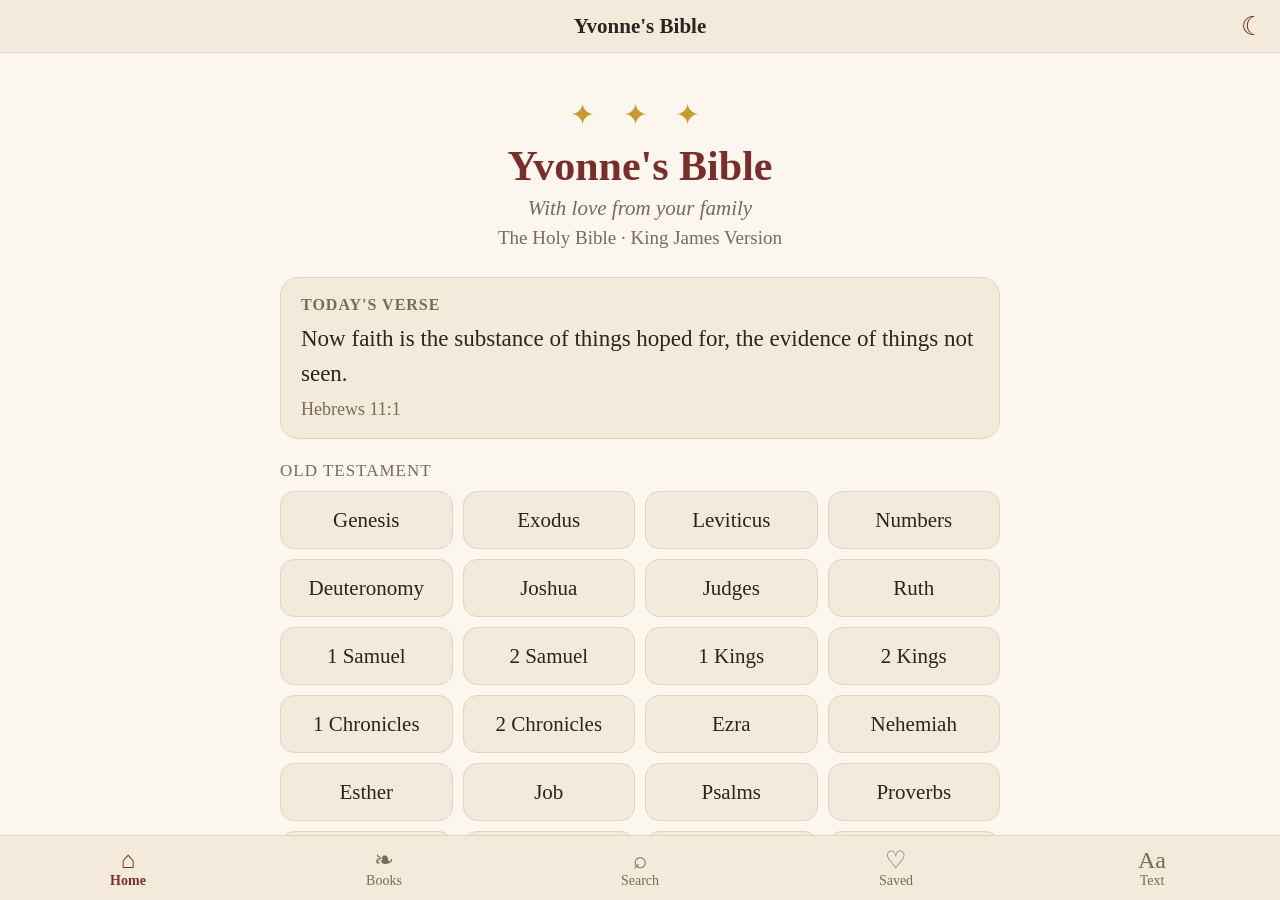
==== public/index.html @ 18214aa2 "v3.1: subtle play button, voice hint" ====
<!doctype html><html lang="en"><head><meta charset="utf-8">
<meta name="viewport" content="width=device-width,initial-scale=1,viewport-fit=cover">
<meta name="robots" content="noindex,nofollow">
<meta name="apple-mobile-web-app-capable" content="yes"><meta name="mobile-web-app-capable" content="yes">
<meta name="apple-mobile-web-app-status-bar-style" content="default">
<meta name="apple-mobile-web-app-title" content="Bible">
<meta name="theme-color" content="#fbf6ee">
<link rel="manifest" href="manifest.webmanifest"><link rel="apple-touch-icon" href="icons/icon-180.png">
<title>Yvonne's Bible</title><link rel="stylesheet" href="style.css?v=4"></head><body>
<header id="top"><button id="back" class="ib" aria-label="Back">‹</button><h1 id="title">Yvonne's Bible</h1><button id="moon" class="ib" aria-label="Night mode">☾</button></header>
<main id="view"></main>
<div id="readnav" hidden><button id="prev" aria-label="Previous chapter">‹ Prev</button><button id="chap" aria-label="Choose chapter"></button><button id="play" aria-label="Read aloud">&#9654;&#xFE0E;</button><button id="next" aria-label="Next chapter">Next ›</button></div>
<nav id="tabs"><button data-t="home"><b>⌂</b>Home</button><button data-t="books"><b>❧</b>Books</button><button data-t="search"><b>⌕</b>Search</button><button data-t="saved"><b>♡</b>Saved</button><button data-t="text"><b>Aa</b>Text</button></nav>
<div id="sheet" hidden></div><div id="toast" hidden></div>
<script src="app.js?v=4"></script></body></html>
---- public/style.css ----
:root{--bg:#fbf6ee;--bar:#f3eadb;--ink:#2b2420;--soft:#7a6a5a;--line:#e2d5c0;--red:#b3261e;--gold:#c99a2e;--acc:#7a2e2a;--hl:#fbe7a6;--fs:24px}
body.sepia{--bg:#f1e3c8;--bar:#e6d3b0;--ink:#3a2c1c;--line:#d4bf98;--hl:#f3d27a}
body.night{--bg:#0e0c0b;--bar:#171412;--ink:#cdbfae;--soft:#857868;--line:#2a2420;--red:#e0806a;--gold:#9c7c3c;--acc:#d9a07f;--hl:#3d3016}
*{box-sizing:border-box;-webkit-tap-highlight-color:transparent}
html,body{margin:0;height:100%;background:var(--bg);color:var(--ink);font-family:Georgia,"Iowan Old Style","Times New Roman",serif}
body{display:flex;flex-direction:column;overflow:hidden}
button{font:inherit;color:inherit;background:none;border:0;cursor:pointer;min-height:48px;min-width:48px}
header#top{flex:none;background:var(--bar);border-bottom:1px solid var(--line);padding-top:env(safe-area-inset-top);display:flex;align-items:center;z-index:5}
header h1{flex:1;text-align:center;font-size:21px;margin:0;font-weight:600;white-space:nowrap;overflow:hidden;text-overflow:ellipsis}
.ib{width:56px;height:52px;font-size:34px;display:flex;align-items:center;justify-content:center;color:var(--acc)}
#moon{font-size:26px}
#back[hidden]{display:flex;visibility:hidden}
main{flex:1;overflow-y:auto;-webkit-overflow-scrolling:touch;padding:18px 20px 30px}
#readnav{flex:none;display:flex;background:var(--bar);border-top:1px solid var(--line)}
#readnav[hidden]{display:none}
#readnav button{flex:1;height:58px;font-size:20px;color:var(--acc);font-weight:600}
#readnav #chap{color:var(--ink);font-weight:400}
#tabs{flex:none;display:flex;background:var(--bar);border-top:1px solid var(--line);padding-bottom:env(safe-area-inset-bottom)}
#tabs button{flex:1;height:64px;display:flex;flex-direction:column;align-items:center;justify-content:center;font-size:14px;color:var(--soft)}
#tabs button b{font-size:24px;font-weight:400;line-height:1.1}
#tabs button.on{color:var(--acc);font-weight:600}
.wrap{max-width:720px;margin:0 auto}
.cover{text-align:center;padding:26px 6px 10px}
.cover .orn{color:var(--gold);font-size:30px;letter-spacing:10px}
.cover h2{font-size:42px;margin:10px 0 6px;color:var(--acc);font-weight:600}
.cover .ded{font-style:italic;color:var(--soft);font-size:21px;margin:0 0 6px}
.card{background:var(--bar);border:1px solid var(--line);border-radius:18px;padding:18px 20px;margin:18px 0}
.card h3{margin:0 0 8px;font-size:16px;letter-spacing:1px;text-transform:uppercase;color:var(--soft);font-weight:600}
.card p{margin:0;font-size:23px;line-height:1.5}.card .ref{font-size:18px;color:var(--soft);margin-top:8px}
.big{display:block;width:100%;background:var(--acc);color:#fff8ef;border-radius:16px;font-size:22px;padding:16px;margin:12px 0;font-weight:600}
body.night .big{color:#1c1917}
.big.alt{background:transparent;color:var(--acc);border:2px solid var(--acc)}
.sect{font-size:17px;letter-spacing:1px;text-transform:uppercase;color:var(--soft);margin:22px 0 10px}
.grid{display:grid;grid-template-columns:repeat(auto-fill,minmax(150px,1fr));gap:10px}
.grid button{background:var(--bar);border:1px solid var(--line);border-radius:14px;min-height:60px;font-size:20px;padding:8px}
.grid.nums{grid-template-columns:repeat(auto-fill,minmax(64px,1fr))}
.grid.nums button{font-size:22px;min-height:64px}
.chtitle{text-align:center;font-size:30px;color:var(--acc);margin:4px 0 16px;font-weight:600}
.text{font-size:var(--fs);line-height:1.65}
.v{padding:2px 0;border-radius:6px}
.v sup{font-size:.55em;color:var(--soft);font-family:-apple-system,sans-serif;margin-right:3px;vertical-align:.5em}
.v r{color:var(--red)}.v s{text-decoration:none;font-size:.82em;letter-spacing:.04em}.v i{font-style:italic;opacity:.85}
.v h{display:block;font-style:italic;color:var(--soft);font-size:.8em;margin:8px 0 4px}
.v.hl{background:var(--hl)}.v.sel{outline:2px dashed var(--gold);outline-offset:2px}
.v.flash{animation:fl 2s}@keyframes fl{0%{background:var(--hl)}100%{background:transparent}}
.egg{display:inline-flex;align-items:center;justify-content:center;min-width:44px;min-height:44px;margin:-12px -6px -12px -4px;vertical-align:middle;color:var(--gold);font-size:.8em}
.pageturn{animation:pt .28s ease-out}.pageturn.b{animation:ptb .28s ease-out}
@keyframes pt{from{opacity:.2;transform:translateX(40px)}to{opacity:1;transform:none}}
@keyframes ptb{from{opacity:.2;transform:translateX(-40px)}to{opacity:1;transform:none}}
#sheet{position:fixed;inset:0;background:rgba(30,20,10,.45);z-index:20;display:flex;align-items:flex-end;justify-content:center}
#sheet[hidden]{display:none}
.panel{background:var(--bg);width:100%;max-width:620px;border-radius:22px 22px 0 0;padding:20px 20px calc(20px + env(safe-area-inset-bottom));max-height:88vh;overflow:auto;animation:up .25s}
@keyframes up{from{transform:translateY(40px);opacity:0}}
.panel h3{margin:4px 0 12px;font-size:24px;color:var(--acc);text-align:center}
.panel img{width:100%;border-radius:14px;display:block;margin:6px 0 14px}
.panel .msg{font-size:22px;line-height:1.5;text-align:center;font-style:italic}
.panel .vref{font-size:18px;color:var(--soft);text-align:center;margin-bottom:6px}
.row{display:flex;gap:10px}.row button{flex:1;border:2px solid var(--line);border-radius:14px;font-size:20px;min-height:56px}
.row button.on{border-color:var(--acc);color:var(--acc);font-weight:600}
input[type=search]{width:100%;font:inherit;font-size:22px;padding:14px 16px;border-radius:14px;border:2px solid var(--line);background:var(--bar);color:var(--ink)}
.res{display:block;width:100%;text-align:left;padding:14px 4px;border-bottom:1px solid var(--line);font-size:20px;line-height:1.45}
.res b{color:var(--acc);display:block;font-size:17px}
mark{background:var(--hl);color:inherit}
#toast{position:fixed;left:50%;transform:translateX(-50%);bottom:calc(150px + env(safe-area-inset-bottom));background:var(--ink);color:var(--bg);padding:12px 20px;border-radius:30px;font-size:18px;z-index:30;font-family:-apple-system,sans-serif}
#toast[hidden]{display:none}
.muted{color:var(--soft);font-size:19px;text-align:center}
.cont{display:block;width:100%;text-align:center;font-size:19px;color:var(--acc);min-height:48px;margin:2px 0 -6px}
.grid.bk button{font-size:21px;min-height:58px}
body.night .panel img{filter:brightness(.8)}
#readnav{align-items:center}
#readnav #play{flex:none;width:52px;height:52px;border-radius:50%;background:transparent;color:var(--acc);font-size:20px;margin:0 4px;border:1.5px solid var(--line);transition:background .2s,border-color .2s}
#readnav #play.on{background:color-mix(in srgb,var(--acc) 12%,transparent);border-color:color-mix(in srgb,var(--acc) 45%,transparent);font-size:17px;letter-spacing:-2px}
.hint{background:color-mix(in srgb,var(--gold) 12%,transparent);border:1px solid color-mix(in srgb,var(--gold) 35%,transparent);border-radius:12px;padding:10px 12px;margin-top:10px;font-size:16px;color:var(--soft);line-height:1.4}
.hint button{min-height:44px;color:var(--acc);font-size:16px;text-decoration:underline;padding:0 4px}
.v.speaking{background:var(--hl);box-shadow:0 0 0 3px var(--hl)}
select{width:100%;font:inherit;font-size:19px;padding:12px;border-radius:14px;border:2px solid var(--line);background:var(--bar);color:var(--ink);min-height:52px}
.help{font-size:16px;color:var(--soft);line-height:1.4;margin:8px 2px 0}
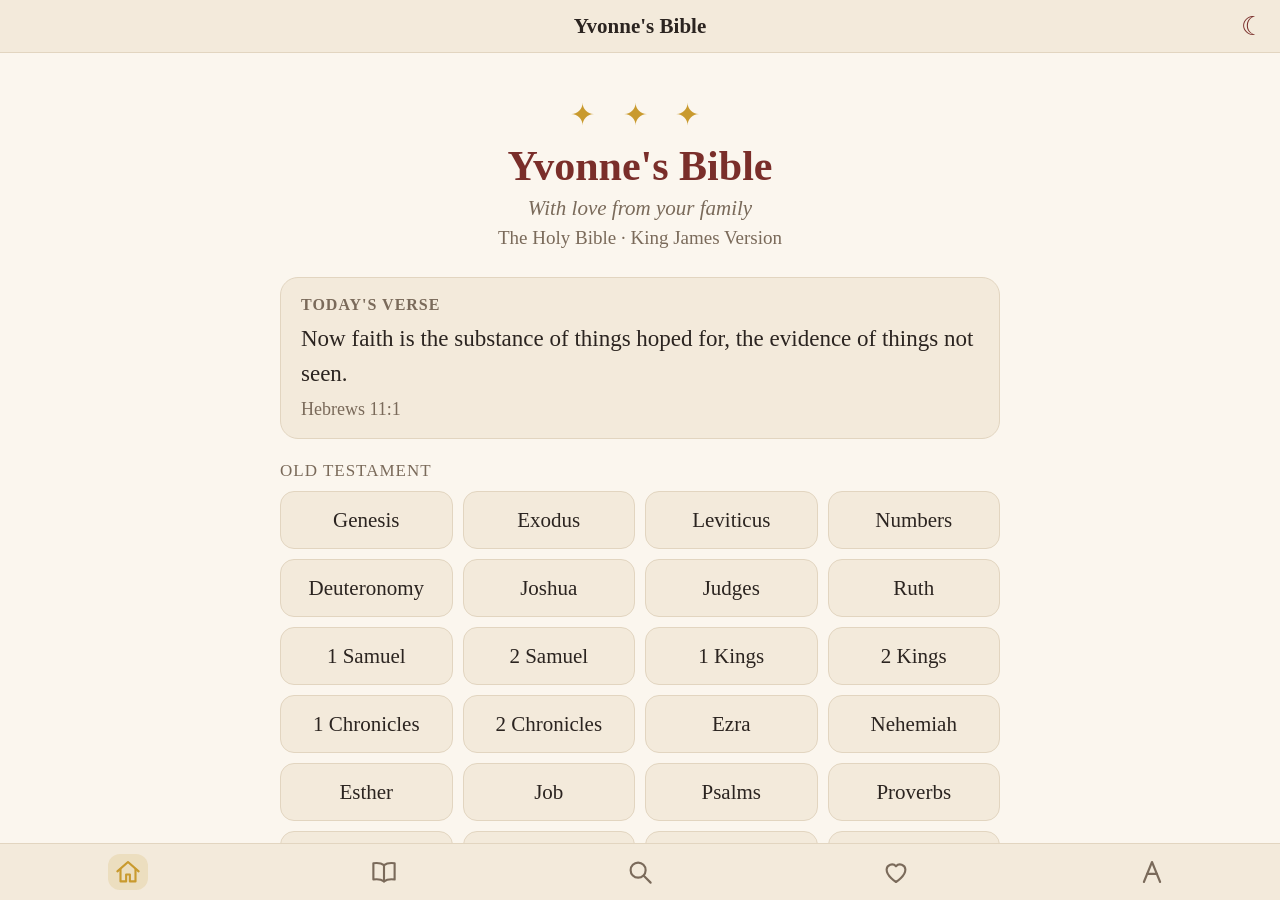
==== commit 5683d554: "v3.3: icon tab bar" ====
--- a/public/index.html
+++ b/public/index.html
@@ -6,10 +6,10 @@
 <meta name="apple-mobile-web-app-title" content="Bible">
 <meta name="theme-color" content="#fbf6ee">
 <link rel="manifest" href="manifest.webmanifest"><link rel="apple-touch-icon" href="icons/icon-180.png">
-<title>Yvonne's Bible</title><link rel="stylesheet" href="style.css?v=4"></head><body>
+<title>Yvonne's Bible</title><link rel="stylesheet" href="style.css?v=6"></head><body>
 <header id="top"><button id="back" class="ib" aria-label="Back">‹</button><h1 id="title">Yvonne's Bible</h1><button id="moon" class="ib" aria-label="Night mode">☾</button></header>
 <main id="view"></main>
 <div id="readnav" hidden><button id="prev" aria-label="Previous chapter">‹ Prev</button><button id="chap" aria-label="Choose chapter"></button><button id="play" aria-label="Read aloud">&#9654;&#xFE0E;</button><button id="next" aria-label="Next chapter">Next ›</button></div>
-<nav id="tabs"><button data-t="home"><b>⌂</b>Home</button><button data-t="books"><b>❧</b>Books</button><button data-t="search"><b>⌕</b>Search</button><button data-t="saved"><b>♡</b>Saved</button><button data-t="text"><b>Aa</b>Text</button></nav>
+<nav id="tabs"><button data-t="home" aria-label="Home"><svg viewBox="0 0 24 24" width="30" height="30" fill="none" stroke="currentColor" stroke-width="1.7" stroke-linecap="round" stroke-linejoin="round" aria-hidden="true"><path d="M3.5 11.5 12 4l8.5 7.5"/><path d="M6 10v9.5h4.5V14h3v5.5H18V10"/></svg></button><button data-t="books" aria-label="Books"><svg viewBox="0 0 24 24" width="30" height="30" fill="none" stroke="currentColor" stroke-width="1.7" stroke-linecap="round" stroke-linejoin="round" aria-hidden="true"><path d="M12 6.5C10 5 7 4.5 3.5 5v13c3.5-.5 6.5 0 8.5 1.5 2-1.5 5-2 8.5-1.5V5C17 4.5 14 5 12 6.5z"/><path d="M12 6.5v13"/></svg></button><button data-t="search" aria-label="Search"><svg viewBox="0 0 24 24" width="30" height="30" fill="none" stroke="currentColor" stroke-width="1.7" stroke-linecap="round" stroke-linejoin="round" aria-hidden="true"><circle cx="10.5" cy="10.5" r="6"/><path d="m15 15 5.5 5.5"/></svg></button><button data-t="saved" aria-label="Saved"><svg viewBox="0 0 24 24" width="30" height="30" fill="none" stroke="currentColor" stroke-width="1.7" stroke-linecap="round" stroke-linejoin="round" aria-hidden="true"><path d="M12 20s-7.5-4.6-7.5-10A4.3 4.3 0 0 1 12 7.4 4.3 4.3 0 0 1 19.5 10c0 5.4-7.5 10-7.5 10z"/></svg></button><button data-t="text" aria-label="Text size and display"><svg viewBox="0 0 24 24" width="30" height="30" fill="none" stroke="currentColor" stroke-width="1.7" stroke-linecap="round" stroke-linejoin="round" aria-hidden="true"><path d="M5.5 20 12 4l6.5 16"/><path d="M8.2 13.5h7.6"/></svg></button></nav>
 <div id="sheet" hidden></div><div id="toast" hidden></div>
-<script src="app.js?v=4"></script></body></html>
+<script src="app.js?v=6"></script></body></html>
--- a/public/style.css
+++ b/public/style.css
@@ -16,7 +16,7 @@
 #readnav button{flex:1;height:58px;font-size:20px;color:var(--acc);font-weight:600}
 #readnav #chap{color:var(--ink);font-weight:400}
 #tabs{flex:none;display:flex;background:var(--bar);border-top:1px solid var(--line);padding-bottom:env(safe-area-inset-bottom)}
-#tabs button{flex:1;height:64px;display:flex;flex-direction:column;align-items:center;justify-content:center;font-size:14px;color:var(--soft)}
+#tabs button{flex:1;height:56px;display:flex;flex-direction:column;align-items:center;justify-content:center;font-size:14px;color:var(--soft)}
 #tabs button b{font-size:24px;font-weight:400;line-height:1.1}
 #tabs button.on{color:var(--acc);font-weight:600}
 .wrap{max-width:720px;margin:0 auto}
@@ -68,10 +68,15 @@
 .grid.bk button{font-size:21px;min-height:58px}
 body.night .panel img{filter:brightness(.8)}
 #readnav{align-items:center}
-#readnav #play{flex:none;width:52px;height:52px;border-radius:50%;background:transparent;color:var(--acc);font-size:20px;margin:0 4px;border:1.5px solid var(--line);transition:background .2s,border-color .2s}
-#readnav #play.on{background:color-mix(in srgb,var(--acc) 12%,transparent);border-color:color-mix(in srgb,var(--acc) 45%,transparent);font-size:17px;letter-spacing:-2px}
+#readnav #play{flex:none;width:56px;height:56px;background:none;border:0;color:var(--acc);font-size:22px;margin:0 2px}
+#readnav #play.on{color:var(--red);font-size:19px;letter-spacing:-2px}
 .hint{background:color-mix(in srgb,var(--gold) 12%,transparent);border:1px solid color-mix(in srgb,var(--gold) 35%,transparent);border-radius:12px;padding:10px 12px;margin-top:10px;font-size:16px;color:var(--soft);line-height:1.4}
 .hint button{min-height:44px;color:var(--acc);font-size:16px;text-decoration:underline;padding:0 4px}
 .v.speaking{background:var(--hl);box-shadow:0 0 0 3px var(--hl)}
 select{width:100%;font:inherit;font-size:19px;padding:12px;border-radius:14px;border:2px solid var(--line);background:var(--bar);color:var(--ink);min-height:52px}
 .help{font-size:16px;color:var(--soft);line-height:1.4;margin:8px 2px 0}
+#tabs button.on{color:var(--gold)}
+#tabs button.on::after{content:"";position:absolute}
+#tabs button{position:relative;border-radius:14px}
+#tabs button.on svg{background:color-mix(in srgb,var(--gold) 16%,transparent);border-radius:12px;padding:3px;width:40px;height:36px}
+#tabs svg{width:40px;height:36px;padding:3px}
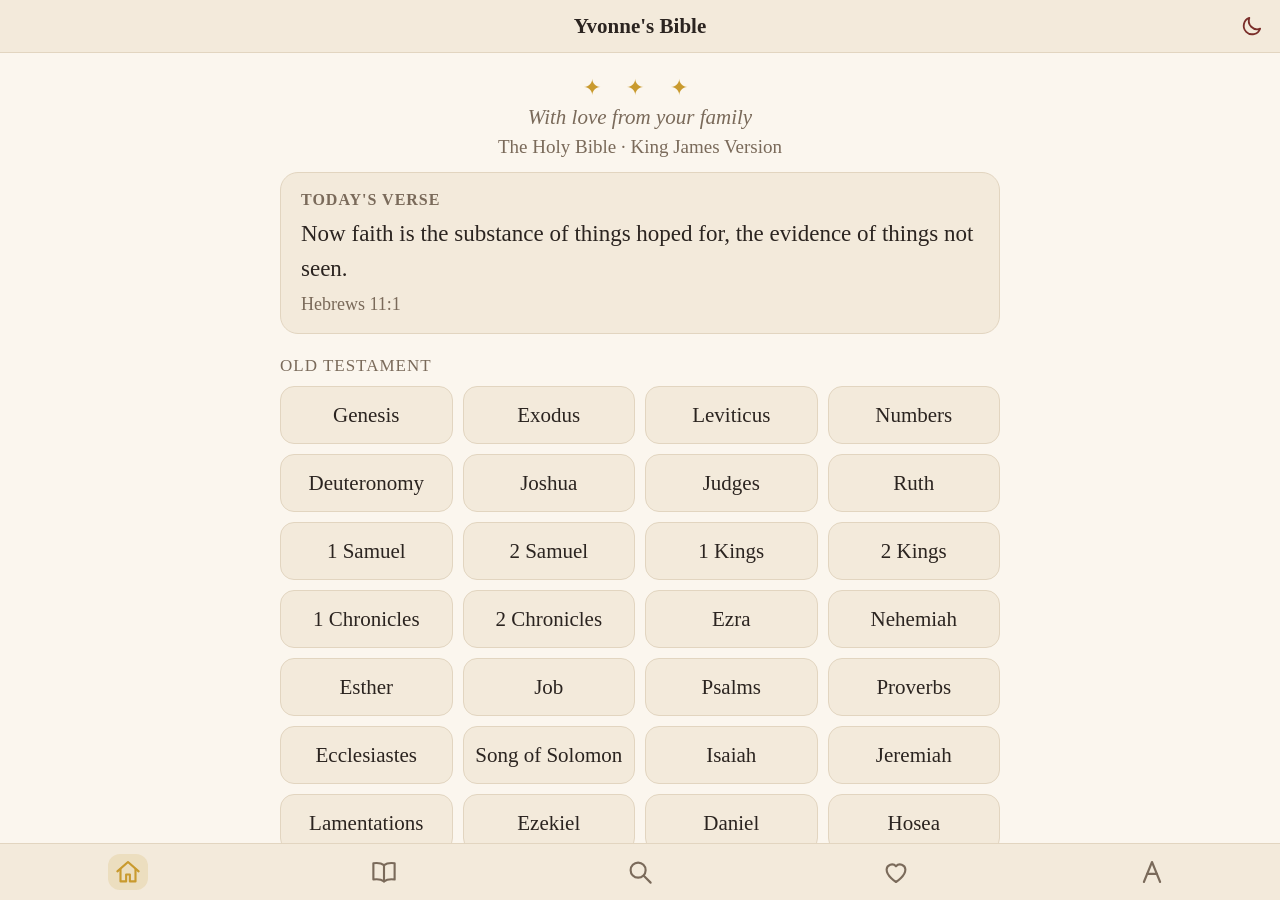
==== commit b72b6767: "v3.5: solid top, compact cover, svg sun/moon" ====
--- a/public/index.html
+++ b/public/index.html
@@ -6,10 +6,10 @@
 <meta name="apple-mobile-web-app-title" content="Bible">
 <meta name="theme-color" content="#fbf6ee">
 <link rel="manifest" href="manifest.webmanifest"><link rel="apple-touch-icon" href="icons/icon-180.png">
-<title>Yvonne's Bible</title><link rel="stylesheet" href="style.css?v=6"></head><body>
-<header id="top"><button id="back" class="ib" aria-label="Back">‹</button><h1 id="title">Yvonne's Bible</h1><button id="moon" class="ib" aria-label="Night mode">☾</button></header>
+<title>Yvonne's Bible</title><link rel="stylesheet" href="style.css?v=8"></head><body>
+<header id="top"><button id="back" class="ib" aria-label="Back">‹</button><h1 id="title">Yvonne's Bible</h1><button id="moon" class="ib" aria-label="Night mode"></button></header>
 <main id="view"></main>
 <div id="readnav" hidden><button id="prev" aria-label="Previous chapter">‹ Prev</button><button id="chap" aria-label="Choose chapter"></button><button id="play" aria-label="Read aloud">&#9654;&#xFE0E;</button><button id="next" aria-label="Next chapter">Next ›</button></div>
 <nav id="tabs"><button data-t="home" aria-label="Home"><svg viewBox="0 0 24 24" width="30" height="30" fill="none" stroke="currentColor" stroke-width="1.7" stroke-linecap="round" stroke-linejoin="round" aria-hidden="true"><path d="M3.5 11.5 12 4l8.5 7.5"/><path d="M6 10v9.5h4.5V14h3v5.5H18V10"/></svg></button><button data-t="books" aria-label="Books"><svg viewBox="0 0 24 24" width="30" height="30" fill="none" stroke="currentColor" stroke-width="1.7" stroke-linecap="round" stroke-linejoin="round" aria-hidden="true"><path d="M12 6.5C10 5 7 4.5 3.5 5v13c3.5-.5 6.5 0 8.5 1.5 2-1.5 5-2 8.5-1.5V5C17 4.5 14 5 12 6.5z"/><path d="M12 6.5v13"/></svg></button><button data-t="search" aria-label="Search"><svg viewBox="0 0 24 24" width="30" height="30" fill="none" stroke="currentColor" stroke-width="1.7" stroke-linecap="round" stroke-linejoin="round" aria-hidden="true"><circle cx="10.5" cy="10.5" r="6"/><path d="m15 15 5.5 5.5"/></svg></button><button data-t="saved" aria-label="Saved"><svg viewBox="0 0 24 24" width="30" height="30" fill="none" stroke="currentColor" stroke-width="1.7" stroke-linecap="round" stroke-linejoin="round" aria-hidden="true"><path d="M12 20s-7.5-4.6-7.5-10A4.3 4.3 0 0 1 12 7.4 4.3 4.3 0 0 1 19.5 10c0 5.4-7.5 10-7.5 10z"/></svg></button><button data-t="text" aria-label="Text size and display"><svg viewBox="0 0 24 24" width="30" height="30" fill="none" stroke="currentColor" stroke-width="1.7" stroke-linecap="round" stroke-linejoin="round" aria-hidden="true"><path d="M5.5 20 12 4l6.5 16"/><path d="M8.2 13.5h7.6"/></svg></button></nav>
 <div id="sheet" hidden></div><div id="toast" hidden></div>
-<script src="app.js?v=6"></script></body></html>
+<script src="app.js?v=8"></script></body></html>
--- a/public/style.css
+++ b/public/style.css
@@ -1,14 +1,15 @@
 :root{--bg:#fbf6ee;--bar:#f3eadb;--ink:#2b2420;--soft:#7a6a5a;--line:#e2d5c0;--red:#b3261e;--gold:#c99a2e;--acc:#7a2e2a;--hl:#fbe7a6;--fs:24px}
-body.sepia{--bg:#f1e3c8;--bar:#e6d3b0;--ink:#3a2c1c;--line:#d4bf98;--hl:#f3d27a}
-body.night{--bg:#0e0c0b;--bar:#171412;--ink:#cdbfae;--soft:#857868;--line:#2a2420;--red:#e0806a;--gold:#9c7c3c;--acc:#d9a07f;--hl:#3d3016}
+.sepia{--bg:#f1e3c8;--bar:#e6d3b0;--ink:#3a2c1c;--line:#d4bf98;--hl:#f3d27a}
+.night{--bg:#0e0c0b;--bar:#171412;--ink:#cdbfae;--soft:#857868;--line:#2a2420;--red:#e0806a;--gold:#9c7c3c;--acc:#d9a07f;--hl:#3d3016}
 *{box-sizing:border-box;-webkit-tap-highlight-color:transparent}
-html,body{margin:0;height:100%;background:var(--bg);color:var(--ink);font-family:Georgia,"Iowan Old Style","Times New Roman",serif}
-body{display:flex;flex-direction:column;overflow:hidden}
+html{background:var(--bar)}
+html,body{margin:0;height:100%;color:var(--ink);font-family:Georgia,"Iowan Old Style","Times New Roman",serif}
+body{background:var(--bg);display:flex;flex-direction:column;overflow:hidden}
 button{font:inherit;color:inherit;background:none;border:0;cursor:pointer;min-height:48px;min-width:48px}
-header#top{flex:none;background:var(--bar);border-bottom:1px solid var(--line);padding-top:env(safe-area-inset-top);display:flex;align-items:center;z-index:5}
-header h1{flex:1;text-align:center;font-size:21px;margin:0;font-weight:600;white-space:nowrap;overflow:hidden;text-overflow:ellipsis}
+header#top{flex:none;background:var(--bar);opacity:1;-webkit-backdrop-filter:none;backdrop-filter:none;border-bottom:1px solid var(--line);padding-top:env(safe-area-inset-top);display:flex;align-items:center;z-index:5}
+header h1{flex:1;color:var(--ink);-webkit-font-smoothing:antialiased;text-shadow:none;text-align:center;font-size:21px;margin:0;font-weight:600;white-space:nowrap;overflow:hidden;text-overflow:ellipsis}
 .ib{width:56px;height:52px;font-size:34px;display:flex;align-items:center;justify-content:center;color:var(--acc)}
-#moon{font-size:26px}
+#moon svg{width:26px;height:26px}
 #back[hidden]{display:flex;visibility:hidden}
 main{flex:1;overflow-y:auto;-webkit-overflow-scrolling:touch;padding:18px 20px 30px}
 #readnav{flex:none;display:flex;background:var(--bar);border-top:1px solid var(--line)}
@@ -20,11 +21,11 @@
 #tabs button b{font-size:24px;font-weight:400;line-height:1.1}
 #tabs button.on{color:var(--acc);font-weight:600}
 .wrap{max-width:720px;margin:0 auto}
-.cover{text-align:center;padding:26px 6px 10px}
-.cover .orn{color:var(--gold);font-size:30px;letter-spacing:10px}
+.cover{text-align:center;padding:4px 6px 0}
+.cover .orn{color:var(--gold);font-size:22px;letter-spacing:10px;margin-bottom:4px}
 .cover h2{font-size:42px;margin:10px 0 6px;color:var(--acc);font-weight:600}
 .cover .ded{font-style:italic;color:var(--soft);font-size:21px;margin:0 0 6px}
-.card{background:var(--bar);border:1px solid var(--line);border-radius:18px;padding:18px 20px;margin:18px 0}
+.card{background:var(--bar);border:1px solid var(--line);border-radius:18px;padding:18px 20px;margin:14px 0 18px}
 .card h3{margin:0 0 8px;font-size:16px;letter-spacing:1px;text-transform:uppercase;color:var(--soft);font-weight:600}
 .card p{margin:0;font-size:23px;line-height:1.5}.card .ref{font-size:18px;color:var(--soft);margin-top:8px}
 .big{display:block;width:100%;background:var(--acc);color:#fff8ef;border-radius:16px;font-size:22px;padding:16px;margin:12px 0;font-weight:600}
@@ -47,9 +48,9 @@
 .pageturn{animation:pt .28s ease-out}.pageturn.b{animation:ptb .28s ease-out}
 @keyframes pt{from{opacity:.2;transform:translateX(40px)}to{opacity:1;transform:none}}
 @keyframes ptb{from{opacity:.2;transform:translateX(-40px)}to{opacity:1;transform:none}}
-#sheet{position:fixed;inset:0;background:rgba(30,20,10,.45);z-index:20;display:flex;align-items:flex-end;justify-content:center}
+#sheet{position:fixed;top:0;left:0;right:0;bottom:var(--tabh,64px);background:rgba(30,20,10,.45);z-index:20;display:flex;align-items:flex-end;justify-content:center}
 #sheet[hidden]{display:none}
-.panel{background:var(--bg);width:100%;max-width:620px;border-radius:22px 22px 0 0;padding:20px 20px calc(20px + env(safe-area-inset-bottom));max-height:88vh;overflow:auto;animation:up .25s}
+.panel{background:var(--bg);width:100%;max-width:620px;border-radius:22px 22px 0 0;padding:20px;max-height:calc(100% - env(safe-area-inset-top) - 12px);overflow:auto;animation:up .25s}
 @keyframes up{from{transform:translateY(40px);opacity:0}}
 .panel h3{margin:4px 0 12px;font-size:24px;color:var(--acc);text-align:center}
 .panel img{width:100%;border-radius:14px;display:block;margin:6px 0 14px}
@@ -80,3 +81,5 @@
 #tabs button{position:relative;border-radius:14px}
 #tabs button.on svg{background:color-mix(in srgb,var(--gold) 16%,transparent);border-radius:12px;padding:3px;width:40px;height:36px}
 #tabs svg{width:40px;height:36px;padding:3px}
+body.typing #tabs{display:none}
+#tabs{position:relative;z-index:25}
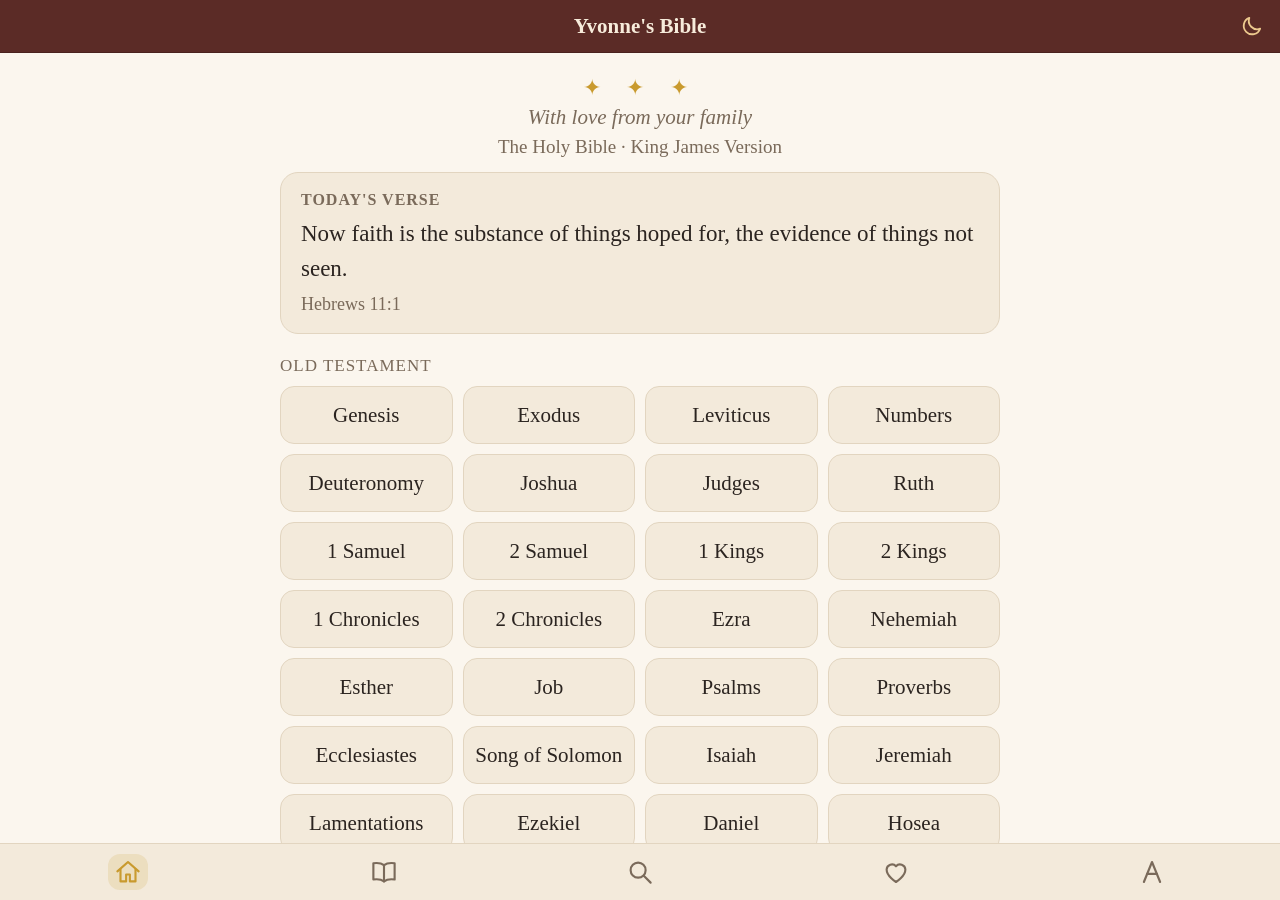
==== commit 7a36235e: "v3.6: black-translucent status bar with solid header band" ====
--- a/public/index.html
+++ b/public/index.html
@@ -2,14 +2,14 @@
 <meta name="viewport" content="width=device-width,initial-scale=1,viewport-fit=cover">
 <meta name="robots" content="noindex,nofollow">
 <meta name="apple-mobile-web-app-capable" content="yes"><meta name="mobile-web-app-capable" content="yes">
-<meta name="apple-mobile-web-app-status-bar-style" content="default">
+<meta name="apple-mobile-web-app-status-bar-style" content="black-translucent">
 <meta name="apple-mobile-web-app-title" content="Bible">
-<meta name="theme-color" content="#fbf6ee">
+<meta name="theme-color" content="#5b2b26">
 <link rel="manifest" href="manifest.webmanifest"><link rel="apple-touch-icon" href="icons/icon-180.png">
-<title>Yvonne's Bible</title><link rel="stylesheet" href="style.css?v=8"></head><body>
+<title>Yvonne's Bible</title><link rel="stylesheet" href="style.css?v=9"></head><body>
 <header id="top"><button id="back" class="ib" aria-label="Back">‹</button><h1 id="title">Yvonne's Bible</h1><button id="moon" class="ib" aria-label="Night mode"></button></header>
 <main id="view"></main>
 <div id="readnav" hidden><button id="prev" aria-label="Previous chapter">‹ Prev</button><button id="chap" aria-label="Choose chapter"></button><button id="play" aria-label="Read aloud">&#9654;&#xFE0E;</button><button id="next" aria-label="Next chapter">Next ›</button></div>
 <nav id="tabs"><button data-t="home" aria-label="Home"><svg viewBox="0 0 24 24" width="30" height="30" fill="none" stroke="currentColor" stroke-width="1.7" stroke-linecap="round" stroke-linejoin="round" aria-hidden="true"><path d="M3.5 11.5 12 4l8.5 7.5"/><path d="M6 10v9.5h4.5V14h3v5.5H18V10"/></svg></button><button data-t="books" aria-label="Books"><svg viewBox="0 0 24 24" width="30" height="30" fill="none" stroke="currentColor" stroke-width="1.7" stroke-linecap="round" stroke-linejoin="round" aria-hidden="true"><path d="M12 6.5C10 5 7 4.5 3.5 5v13c3.5-.5 6.5 0 8.5 1.5 2-1.5 5-2 8.5-1.5V5C17 4.5 14 5 12 6.5z"/><path d="M12 6.5v13"/></svg></button><button data-t="search" aria-label="Search"><svg viewBox="0 0 24 24" width="30" height="30" fill="none" stroke="currentColor" stroke-width="1.7" stroke-linecap="round" stroke-linejoin="round" aria-hidden="true"><circle cx="10.5" cy="10.5" r="6"/><path d="m15 15 5.5 5.5"/></svg></button><button data-t="saved" aria-label="Saved"><svg viewBox="0 0 24 24" width="30" height="30" fill="none" stroke="currentColor" stroke-width="1.7" stroke-linecap="round" stroke-linejoin="round" aria-hidden="true"><path d="M12 20s-7.5-4.6-7.5-10A4.3 4.3 0 0 1 12 7.4 4.3 4.3 0 0 1 19.5 10c0 5.4-7.5 10-7.5 10z"/></svg></button><button data-t="text" aria-label="Text size and display"><svg viewBox="0 0 24 24" width="30" height="30" fill="none" stroke="currentColor" stroke-width="1.7" stroke-linecap="round" stroke-linejoin="round" aria-hidden="true"><path d="M5.5 20 12 4l6.5 16"/><path d="M8.2 13.5h7.6"/></svg></button></nav>
 <div id="sheet" hidden></div><div id="toast" hidden></div>
-<script src="app.js?v=8"></script></body></html>
+<script src="app.js?v=9"></script></body></html>
--- a/public/style.css
+++ b/public/style.css
@@ -1,14 +1,14 @@
-:root{--bg:#fbf6ee;--bar:#f3eadb;--ink:#2b2420;--soft:#7a6a5a;--line:#e2d5c0;--red:#b3261e;--gold:#c99a2e;--acc:#7a2e2a;--hl:#fbe7a6;--fs:24px}
-.sepia{--bg:#f1e3c8;--bar:#e6d3b0;--ink:#3a2c1c;--line:#d4bf98;--hl:#f3d27a}
-.night{--bg:#0e0c0b;--bar:#171412;--ink:#cdbfae;--soft:#857868;--line:#2a2420;--red:#e0806a;--gold:#9c7c3c;--acc:#d9a07f;--hl:#3d3016}
+:root{--hbar:#5b2b26;--hink:#f7ecdb;--hacc:#ecc98e;--hline:#4a221e;--bg:#fbf6ee;--bar:#f3eadb;--ink:#2b2420;--soft:#7a6a5a;--line:#e2d5c0;--red:#b3261e;--gold:#c99a2e;--acc:#7a2e2a;--hl:#fbe7a6;--fs:24px}
+.sepia{--hbar:#4d3926;--hink:#f3e6cc;--hacc:#e6c582;--hline:#3e2d1e;--bg:#f1e3c8;--bar:#e6d3b0;--ink:#3a2c1c;--line:#d4bf98;--hl:#f3d27a}
+.night{--hbar:#171412;--hink:#cdbfae;--hacc:#d9a07f;--hline:#2a2420;--bg:#0e0c0b;--bar:#171412;--ink:#cdbfae;--soft:#857868;--line:#2a2420;--red:#e0806a;--gold:#9c7c3c;--acc:#d9a07f;--hl:#3d3016}
 *{box-sizing:border-box;-webkit-tap-highlight-color:transparent}
-html{background:var(--bar)}
+html{background:var(--hbar)}
 html,body{margin:0;height:100%;color:var(--ink);font-family:Georgia,"Iowan Old Style","Times New Roman",serif}
 body{background:var(--bg);display:flex;flex-direction:column;overflow:hidden}
 button{font:inherit;color:inherit;background:none;border:0;cursor:pointer;min-height:48px;min-width:48px}
-header#top{flex:none;background:var(--bar);opacity:1;-webkit-backdrop-filter:none;backdrop-filter:none;border-bottom:1px solid var(--line);padding-top:env(safe-area-inset-top);display:flex;align-items:center;z-index:5}
-header h1{flex:1;color:var(--ink);-webkit-font-smoothing:antialiased;text-shadow:none;text-align:center;font-size:21px;margin:0;font-weight:600;white-space:nowrap;overflow:hidden;text-overflow:ellipsis}
-.ib{width:56px;height:52px;font-size:34px;display:flex;align-items:center;justify-content:center;color:var(--acc)}
+header#top{flex:none;background:var(--hbar);border-bottom:1px solid var(--hline);padding-top:env(safe-area-inset-top);display:flex;align-items:center;z-index:5}
+header h1{flex:1;color:var(--hink);text-align:center;font-size:21px;margin:0;font-weight:600;white-space:nowrap;overflow:hidden;text-overflow:ellipsis}
+.ib{width:56px;height:52px;font-size:34px;display:flex;align-items:center;justify-content:center;color:var(--hacc)}
 #moon svg{width:26px;height:26px}
 #back[hidden]{display:flex;visibility:hidden}
 main{flex:1;overflow-y:auto;-webkit-overflow-scrolling:touch;padding:18px 20px 30px}
@@ -77,7 +77,6 @@
 select{width:100%;font:inherit;font-size:19px;padding:12px;border-radius:14px;border:2px solid var(--line);background:var(--bar);color:var(--ink);min-height:52px}
 .help{font-size:16px;color:var(--soft);line-height:1.4;margin:8px 2px 0}
 #tabs button.on{color:var(--gold)}
-#tabs button.on::after{content:"";position:absolute}
 #tabs button{position:relative;border-radius:14px}
 #tabs button.on svg{background:color-mix(in srgb,var(--gold) 16%,transparent);border-radius:12px;padding:3px;width:40px;height:36px}
 #tabs svg{width:40px;height:36px;padding:3px}
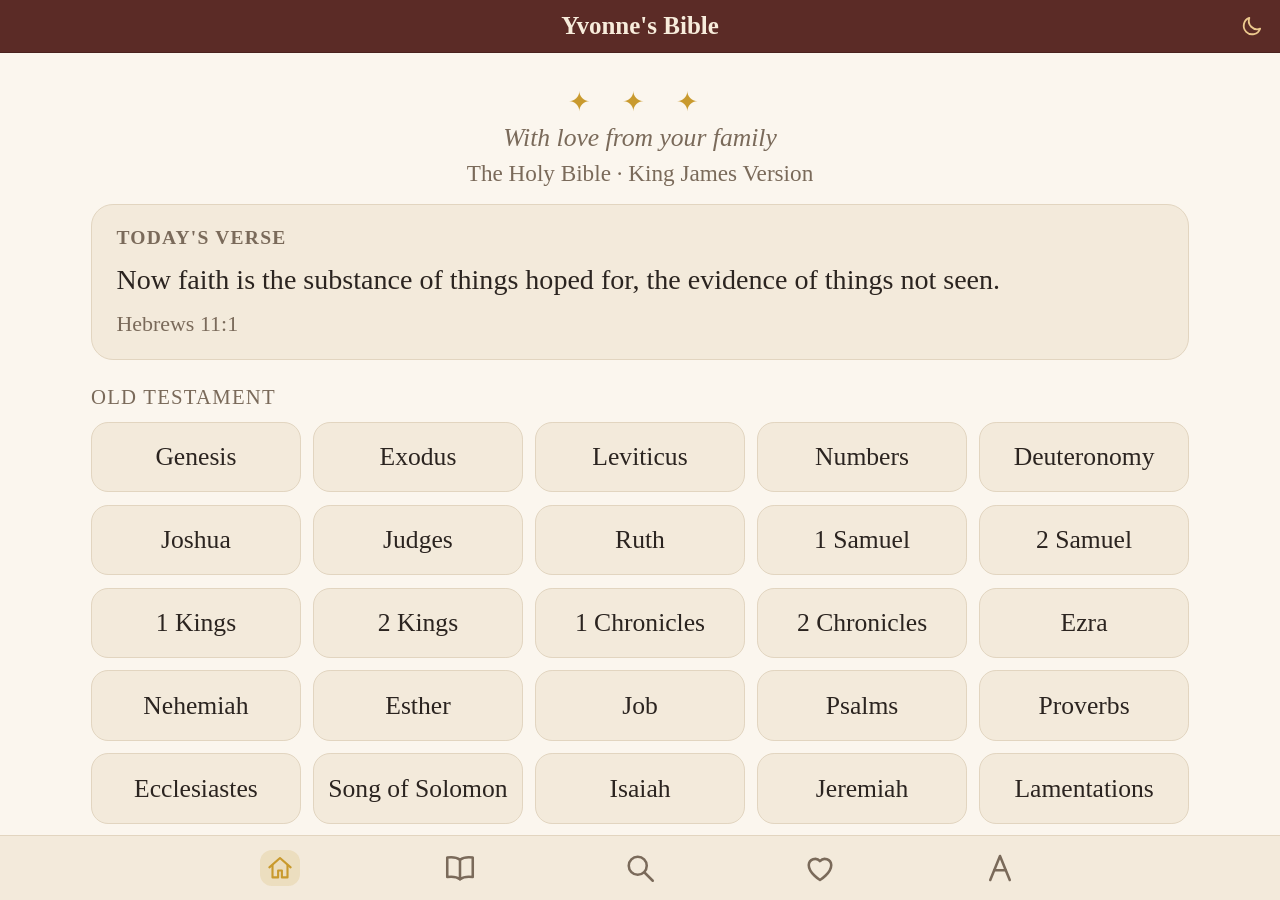
==== commit 47622a62: "v3.7: fill viewport at any size, wide-screen layout" ====
--- a/public/index.html
+++ b/public/index.html
@@ -6,10 +6,10 @@
 <meta name="apple-mobile-web-app-title" content="Bible">
 <meta name="theme-color" content="#5b2b26">
 <link rel="manifest" href="manifest.webmanifest"><link rel="apple-touch-icon" href="icons/icon-180.png">
-<title>Yvonne's Bible</title><link rel="stylesheet" href="style.css?v=9"></head><body>
+<title>Yvonne's Bible</title><link rel="stylesheet" href="style.css?v=10"></head><body>
 <header id="top"><button id="back" class="ib" aria-label="Back">‹</button><h1 id="title">Yvonne's Bible</h1><button id="moon" class="ib" aria-label="Night mode"></button></header>
 <main id="view"></main>
 <div id="readnav" hidden><button id="prev" aria-label="Previous chapter">‹ Prev</button><button id="chap" aria-label="Choose chapter"></button><button id="play" aria-label="Read aloud">&#9654;&#xFE0E;</button><button id="next" aria-label="Next chapter">Next ›</button></div>
 <nav id="tabs"><button data-t="home" aria-label="Home"><svg viewBox="0 0 24 24" width="30" height="30" fill="none" stroke="currentColor" stroke-width="1.7" stroke-linecap="round" stroke-linejoin="round" aria-hidden="true"><path d="M3.5 11.5 12 4l8.5 7.5"/><path d="M6 10v9.5h4.5V14h3v5.5H18V10"/></svg></button><button data-t="books" aria-label="Books"><svg viewBox="0 0 24 24" width="30" height="30" fill="none" stroke="currentColor" stroke-width="1.7" stroke-linecap="round" stroke-linejoin="round" aria-hidden="true"><path d="M12 6.5C10 5 7 4.5 3.5 5v13c3.5-.5 6.5 0 8.5 1.5 2-1.5 5-2 8.5-1.5V5C17 4.5 14 5 12 6.5z"/><path d="M12 6.5v13"/></svg></button><button data-t="search" aria-label="Search"><svg viewBox="0 0 24 24" width="30" height="30" fill="none" stroke="currentColor" stroke-width="1.7" stroke-linecap="round" stroke-linejoin="round" aria-hidden="true"><circle cx="10.5" cy="10.5" r="6"/><path d="m15 15 5.5 5.5"/></svg></button><button data-t="saved" aria-label="Saved"><svg viewBox="0 0 24 24" width="30" height="30" fill="none" stroke="currentColor" stroke-width="1.7" stroke-linecap="round" stroke-linejoin="round" aria-hidden="true"><path d="M12 20s-7.5-4.6-7.5-10A4.3 4.3 0 0 1 12 7.4 4.3 4.3 0 0 1 19.5 10c0 5.4-7.5 10-7.5 10z"/></svg></button><button data-t="text" aria-label="Text size and display"><svg viewBox="0 0 24 24" width="30" height="30" fill="none" stroke="currentColor" stroke-width="1.7" stroke-linecap="round" stroke-linejoin="round" aria-hidden="true"><path d="M5.5 20 12 4l6.5 16"/><path d="M8.2 13.5h7.6"/></svg></button></nav>
 <div id="sheet" hidden></div><div id="toast" hidden></div>
-<script src="app.js?v=9"></script></body></html>
+<script src="app.js?v=10"></script></body></html>
--- a/public/style.css
+++ b/public/style.css
@@ -2,9 +2,9 @@
 .sepia{--hbar:#4d3926;--hink:#f3e6cc;--hacc:#e6c582;--hline:#3e2d1e;--bg:#f1e3c8;--bar:#e6d3b0;--ink:#3a2c1c;--line:#d4bf98;--hl:#f3d27a}
 .night{--hbar:#171412;--hink:#cdbfae;--hacc:#d9a07f;--hline:#2a2420;--bg:#0e0c0b;--bar:#171412;--ink:#cdbfae;--soft:#857868;--line:#2a2420;--red:#e0806a;--gold:#9c7c3c;--acc:#d9a07f;--hl:#3d3016}
 *{box-sizing:border-box;-webkit-tap-highlight-color:transparent}
-html{background:var(--hbar)}
-html,body{margin:0;height:100%;color:var(--ink);font-family:Georgia,"Iowan Old Style","Times New Roman",serif}
-body{background:var(--bg);display:flex;flex-direction:column;overflow:hidden}
+html{background:var(--bg)}
+html,body{margin:0;width:100%;height:100%;min-height:100%;color:var(--ink);font-family:Georgia,"Iowan Old Style","Times New Roman",serif}
+body{background:var(--bg);display:flex;flex-direction:column;overflow:hidden;position:fixed;inset:0;height:100vh;height:100dvh;width:100vw;width:100dvw}
 button{font:inherit;color:inherit;background:none;border:0;cursor:pointer;min-height:48px;min-width:48px}
 header#top{flex:none;background:var(--hbar);border-bottom:1px solid var(--hline);padding-top:env(safe-area-inset-top);display:flex;align-items:center;z-index:5}
 header h1{flex:1;color:var(--hink);text-align:center;font-size:21px;margin:0;font-weight:600;white-space:nowrap;overflow:hidden;text-overflow:ellipsis}
@@ -82,3 +82,17 @@
 #tabs svg{width:40px;height:36px;padding:3px}
 body.typing #tabs{display:none}
 #tabs{position:relative;z-index:25}
+/* wide screens: full-bleed bars, centered controls, larger comfortable type */
+#tabs,#readnav{justify-content:center}
+#tabs button{max-width:180px}
+#readnav button{max-width:260px}
+@media (min-width:1100px){
+  main{padding:28px 40px 40px}
+  #view>.wrap{max-width:900px;zoom:1.22}
+  header h1{font-size:25px}
+  #tabs button{height:64px}#tabs svg{width:46px;height:42px}
+  #readnav button{height:64px;font-size:22px}
+  .panel{max-width:720px;zoom:1.15}
+}
+@media (min-width:1700px){#view>.wrap{max-width:960px;zoom:1.45}}
+s{text-decoration:none;font-size:.82em;letter-spacing:.04em}
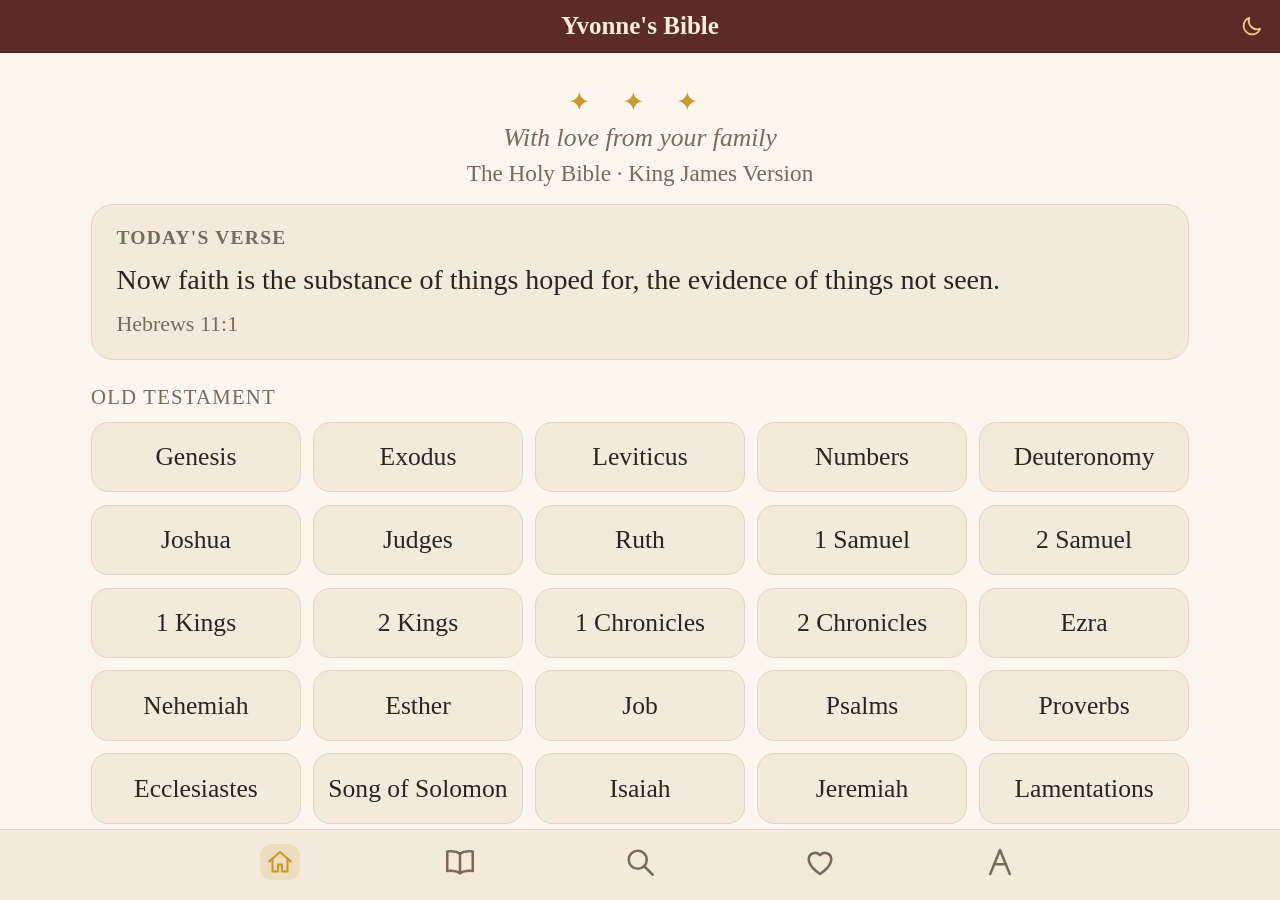
==== commit 7702cde7: "v3.8: fix bottom band, compact tab bar, solid status area" ====
--- a/public/index.html
+++ b/public/index.html
@@ -6,10 +6,10 @@
 <meta name="apple-mobile-web-app-title" content="Bible">
 <meta name="theme-color" content="#5b2b26">
 <link rel="manifest" href="manifest.webmanifest"><link rel="apple-touch-icon" href="icons/icon-180.png">
-<title>Yvonne's Bible</title><link rel="stylesheet" href="style.css?v=10"></head><body>
+<title>Yvonne's Bible</title><link rel="stylesheet" href="style.css?v=11"></head><body>
 <header id="top"><button id="back" class="ib" aria-label="Back">‹</button><h1 id="title">Yvonne's Bible</h1><button id="moon" class="ib" aria-label="Night mode"></button></header>
 <main id="view"></main>
 <div id="readnav" hidden><button id="prev" aria-label="Previous chapter">‹ Prev</button><button id="chap" aria-label="Choose chapter"></button><button id="play" aria-label="Read aloud">&#9654;&#xFE0E;</button><button id="next" aria-label="Next chapter">Next ›</button></div>
 <nav id="tabs"><button data-t="home" aria-label="Home"><svg viewBox="0 0 24 24" width="30" height="30" fill="none" stroke="currentColor" stroke-width="1.7" stroke-linecap="round" stroke-linejoin="round" aria-hidden="true"><path d="M3.5 11.5 12 4l8.5 7.5"/><path d="M6 10v9.5h4.5V14h3v5.5H18V10"/></svg></button><button data-t="books" aria-label="Books"><svg viewBox="0 0 24 24" width="30" height="30" fill="none" stroke="currentColor" stroke-width="1.7" stroke-linecap="round" stroke-linejoin="round" aria-hidden="true"><path d="M12 6.5C10 5 7 4.5 3.5 5v13c3.5-.5 6.5 0 8.5 1.5 2-1.5 5-2 8.5-1.5V5C17 4.5 14 5 12 6.5z"/><path d="M12 6.5v13"/></svg></button><button data-t="search" aria-label="Search"><svg viewBox="0 0 24 24" width="30" height="30" fill="none" stroke="currentColor" stroke-width="1.7" stroke-linecap="round" stroke-linejoin="round" aria-hidden="true"><circle cx="10.5" cy="10.5" r="6"/><path d="m15 15 5.5 5.5"/></svg></button><button data-t="saved" aria-label="Saved"><svg viewBox="0 0 24 24" width="30" height="30" fill="none" stroke="currentColor" stroke-width="1.7" stroke-linecap="round" stroke-linejoin="round" aria-hidden="true"><path d="M12 20s-7.5-4.6-7.5-10A4.3 4.3 0 0 1 12 7.4 4.3 4.3 0 0 1 19.5 10c0 5.4-7.5 10-7.5 10z"/></svg></button><button data-t="text" aria-label="Text size and display"><svg viewBox="0 0 24 24" width="30" height="30" fill="none" stroke="currentColor" stroke-width="1.7" stroke-linecap="round" stroke-linejoin="round" aria-hidden="true"><path d="M5.5 20 12 4l6.5 16"/><path d="M8.2 13.5h7.6"/></svg></button></nav>
 <div id="sheet" hidden></div><div id="toast" hidden></div>
-<script src="app.js?v=10"></script></body></html>
+<script src="app.js?v=11"></script></body></html>
--- a/public/style.css
+++ b/public/style.css
@@ -1,12 +1,12 @@
-:root{--hbar:#5b2b26;--hink:#f7ecdb;--hacc:#ecc98e;--hline:#4a221e;--bg:#fbf6ee;--bar:#f3eadb;--ink:#2b2420;--soft:#7a6a5a;--line:#e2d5c0;--red:#b3261e;--gold:#c99a2e;--acc:#7a2e2a;--hl:#fbe7a6;--fs:24px}
+:root{--sat:env(safe-area-inset-top,0px);--sab:env(safe-area-inset-bottom,0px);--hbar:#5b2b26;--hink:#f7ecdb;--hacc:#ecc98e;--hline:#4a221e;--bg:#fbf6ee;--bar:#f3eadb;--ink:#2b2420;--soft:#7a6a5a;--line:#e2d5c0;--red:#b3261e;--gold:#c99a2e;--acc:#7a2e2a;--hl:#fbe7a6;--fs:24px}
 .sepia{--hbar:#4d3926;--hink:#f3e6cc;--hacc:#e6c582;--hline:#3e2d1e;--bg:#f1e3c8;--bar:#e6d3b0;--ink:#3a2c1c;--line:#d4bf98;--hl:#f3d27a}
 .night{--hbar:#171412;--hink:#cdbfae;--hacc:#d9a07f;--hline:#2a2420;--bg:#0e0c0b;--bar:#171412;--ink:#cdbfae;--soft:#857868;--line:#2a2420;--red:#e0806a;--gold:#9c7c3c;--acc:#d9a07f;--hl:#3d3016}
 *{box-sizing:border-box;-webkit-tap-highlight-color:transparent}
-html{background:var(--bg)}
+html{background:linear-gradient(var(--hbar) 50%,var(--bar) 50%) fixed;background-color:var(--bar)}
 html,body{margin:0;width:100%;height:100%;min-height:100%;color:var(--ink);font-family:Georgia,"Iowan Old Style","Times New Roman",serif}
-body{background:var(--bg);display:flex;flex-direction:column;overflow:hidden;position:fixed;inset:0;height:100vh;height:100dvh;width:100vw;width:100dvw}
+body{background:var(--bg);display:flex;flex-direction:column;overflow:hidden;position:fixed;top:0;right:0;bottom:0;left:0}
 button{font:inherit;color:inherit;background:none;border:0;cursor:pointer;min-height:48px;min-width:48px}
-header#top{flex:none;background:var(--hbar);border-bottom:1px solid var(--hline);padding-top:env(safe-area-inset-top);display:flex;align-items:center;z-index:5}
+header#top{flex:none;background:var(--hbar);border-bottom:1px solid var(--hline);padding-top:var(--sat);display:flex;align-items:center;z-index:5}
 header h1{flex:1;color:var(--hink);text-align:center;font-size:21px;margin:0;font-weight:600;white-space:nowrap;overflow:hidden;text-overflow:ellipsis}
 .ib{width:56px;height:52px;font-size:34px;display:flex;align-items:center;justify-content:center;color:var(--hacc)}
 #moon svg{width:26px;height:26px}
@@ -16,8 +16,8 @@
 #readnav[hidden]{display:none}
 #readnav button{flex:1;height:58px;font-size:20px;color:var(--acc);font-weight:600}
 #readnav #chap{color:var(--ink);font-weight:400}
-#tabs{flex:none;display:flex;background:var(--bar);border-top:1px solid var(--line);padding-bottom:env(safe-area-inset-bottom)}
-#tabs button{flex:1;height:56px;display:flex;flex-direction:column;align-items:center;justify-content:center;font-size:14px;color:var(--soft)}
+#tabs{flex:none;display:flex;background:var(--bar);border-top:1px solid var(--line);padding-bottom:max(calc(var(--sab) - 4px),6px)}
+#tabs button{flex:1;height:50px;display:flex;flex-direction:column;align-items:center;justify-content:center;font-size:14px;color:var(--soft)}
 #tabs button b{font-size:24px;font-weight:400;line-height:1.1}
 #tabs button.on{color:var(--acc);font-weight:600}
 .wrap{max-width:720px;margin:0 auto}
@@ -50,7 +50,7 @@
 @keyframes ptb{from{opacity:.2;transform:translateX(-40px)}to{opacity:1;transform:none}}
 #sheet{position:fixed;top:0;left:0;right:0;bottom:var(--tabh,64px);background:rgba(30,20,10,.45);z-index:20;display:flex;align-items:flex-end;justify-content:center}
 #sheet[hidden]{display:none}
-.panel{background:var(--bg);width:100%;max-width:620px;border-radius:22px 22px 0 0;padding:20px;max-height:calc(100% - env(safe-area-inset-top) - 12px);overflow:auto;animation:up .25s}
+.panel{background:var(--bg);width:100%;max-width:620px;border-radius:22px 22px 0 0;padding:20px;max-height:calc(100% - var(--sat) - 12px);overflow:auto;animation:up .25s}
 @keyframes up{from{transform:translateY(40px);opacity:0}}
 .panel h3{margin:4px 0 12px;font-size:24px;color:var(--acc);text-align:center}
 .panel img{width:100%;border-radius:14px;display:block;margin:6px 0 14px}
@@ -62,7 +62,7 @@
 .res{display:block;width:100%;text-align:left;padding:14px 4px;border-bottom:1px solid var(--line);font-size:20px;line-height:1.45}
 .res b{color:var(--acc);display:block;font-size:17px}
 mark{background:var(--hl);color:inherit}
-#toast{position:fixed;left:50%;transform:translateX(-50%);bottom:calc(150px + env(safe-area-inset-bottom));background:var(--ink);color:var(--bg);padding:12px 20px;border-radius:30px;font-size:18px;z-index:30;font-family:-apple-system,sans-serif}
+#toast{position:fixed;left:50%;transform:translateX(-50%);bottom:calc(150px + var(--sab));background:var(--ink);color:var(--bg);padding:12px 20px;border-radius:30px;font-size:18px;z-index:30;font-family:-apple-system,sans-serif}
 #toast[hidden]{display:none}
 .muted{color:var(--soft);font-size:19px;text-align:center}
 .cont{display:block;width:100%;text-align:center;font-size:19px;color:var(--acc);min-height:48px;margin:2px 0 -6px}
